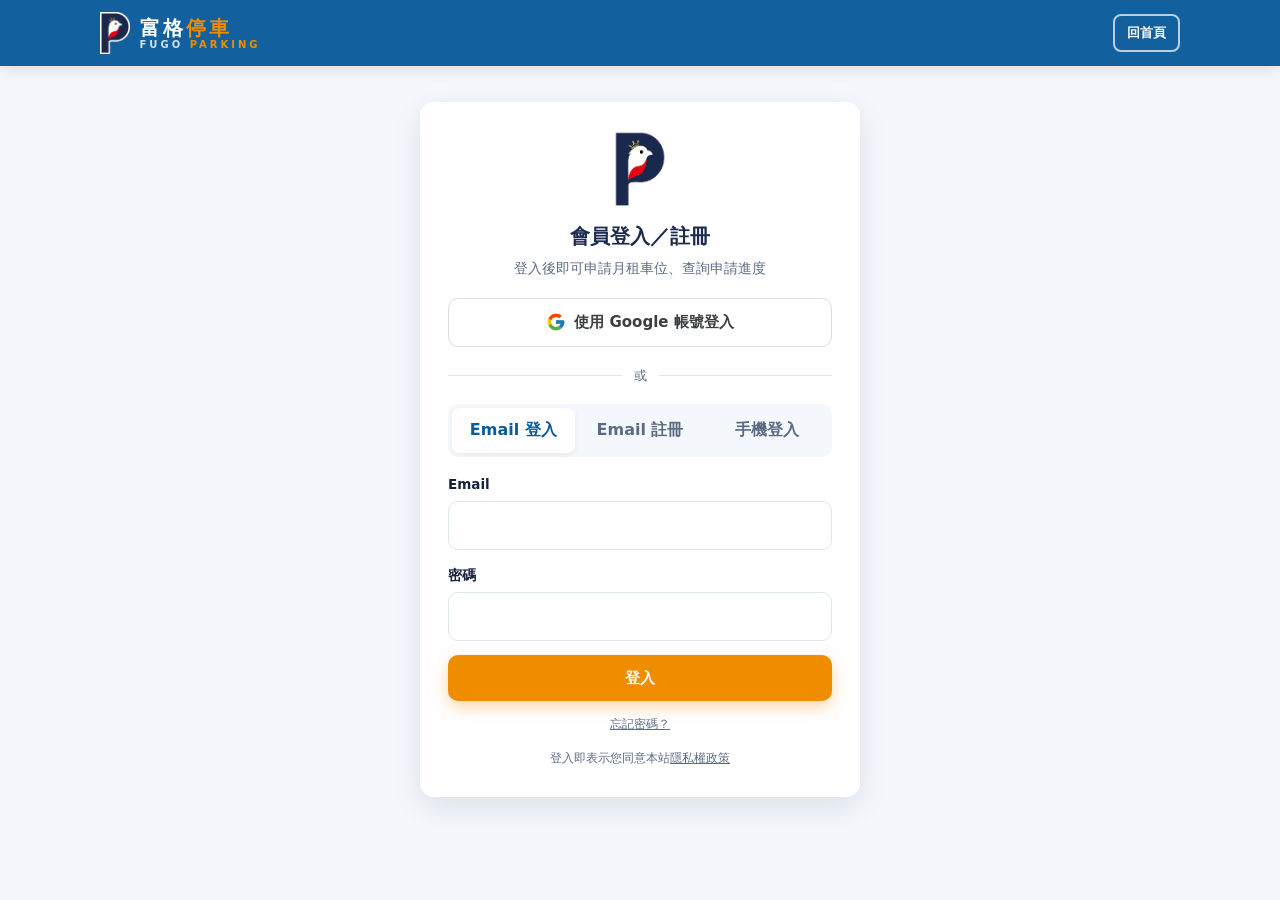
==== admin.html @ 009d4692 "改版為富格停車：招牌風格首頁、會員登入、會員中心與管理後台 - 依招牌設計重做首頁（富格停車 FUGO PARKING、24H、停得安心） - 潭子區公所共享停車場、大墩文化中心停車場，附 Googl" ====
<!DOCTYPE html>
<html lang="zh-Hant-TW">
<head>
<meta charset="UTF-8">
<meta name="viewport" content="width=device-width, initial-scale=1.0">
<meta http-equiv="Content-Security-Policy" content="default-src 'self'; script-src 'self'; style-src 'self' https://fonts.googleapis.com; font-src https://fonts.gstatic.com; img-src 'self' data:; connect-src 'self' https://*.supabase.co wss://*.supabase.co; object-src 'none'; base-uri 'self'; form-action 'self'">
<meta name="referrer" content="no-referrer">
<meta name="robots" content="noindex, nofollow">
<title>管理後台｜富格停車</title>
<meta name="theme-color" content="#1b2a4e">
<link rel="icon" type="image/png" href="assets/favicon.png">
<link rel="preconnect" href="https://fonts.googleapis.com">
<link rel="preconnect" href="https://fonts.gstatic.com" crossorigin>
<link href="https://fonts.googleapis.com/css2?family=Noto+Sans+TC:wght@400;500;700;900&display=swap" rel="stylesheet">
<link rel="stylesheet" href="css/style.css">
</head>
<body>
<header class="topbar">
  <div class="wrap">
    <a class="brand" href="index.html" aria-label="富格停車 首頁">
      <img src="assets/logo.png" alt="">
      <span class="brand-text"><span class="brand-zh">富格<em>停車</em></span><span class="brand-en">管理後台</span></span>
    </a>
    <div class="userbar">
      <span id="who"></span>
      <a class="btn btn-white btn-sm" href="member.html">會員中心</a>
      <button class="btn btn-ghost btn-sm" id="btn-logout" type="button">登出</button>
    </div>
  </div>
</header>

<main class="app-main">
  <div class="wrap">
    <div id="loading" class="loading">確認權限中…</div>
    <div id="msg" class="msg hidden" role="alert"></div>

    <div id="content" class="hidden">
      <div class="page-title"><h1>管理後台</h1></div>

      <div class="cards">
        <div class="stat"><b id="st-active">0</b><span>有效月租</span></div>
        <div class="stat orange"><b id="st-pending">0</b><span>待處理申請</span></div>
        <div class="stat red"><b id="st-expiring">0</b><span>14 天內到期</span></div>
        <div class="stat red"><b id="st-unpaid">0</b><span>未繳／逾期</span></div>
        <div class="stat"><b id="st-income">0</b><span>每月租金合計</span></div>
        <div class="stat"><b id="st-members">0</b><span>會員人數</span></div>
      </div>

      <div class="admin-tabs" role="tablist">
        <button type="button" class="on" data-tab="rentals">月租資料</button>
        <button type="button" data-tab="apps">月租申請</button>
        <button type="button" data-tab="members">會員</button>
        <button type="button" data-tab="lots">停車場</button>
      </div>

      <!-- 月租資料 -->
      <section class="panel" id="tab-rentals">
        <div class="toolbar">
          <input id="rt-search" type="search" placeholder="搜尋姓名、電話、車牌、車位…">
          <select id="rt-lot"><option value="">全部停車場</option></select>
          <select id="rt-filter">
            <option value="active">有效中</option>
            <option value="expiring">14 天內到期</option>
            <option value="unpaid">未繳／逾期</option>
            <option value="ended">已結束</option>
            <option value="">全部</option>
          </select>
          <button class="btn btn-line btn-sm" id="rt-export" type="button">匯出 CSV</button>
          <button class="btn btn-orange btn-sm" id="rt-add" type="button">＋ 新增月租</button>
        </div>
        <div class="table-wrap">
          <table>
            <thead><tr><th>停車場</th><th>車位</th><th>租戶</th><th>電話</th><th>車牌</th><th>月租金</th><th>租期</th><th>繳費</th><th>操作</th></tr></thead>
            <tbody id="rt-body"></tbody>
          </table>
        </div>
      </section>

      <!-- 月租申請 -->
      <section class="panel hidden" id="tab-apps">
        <div class="toolbar">
          <select id="ap-filter">
            <option value="open">待處理＋已聯絡</option>
            <option value="pending">待處理</option>
            <option value="contacted">已聯絡</option>
            <option value="approved">已成立</option>
            <option value="rejected">未成立</option>
            <option value="cancelled">已取消</option>
            <option value="">全部</option>
          </select>
        </div>
        <div class="table-wrap">
          <table>
            <thead><tr><th>申請時間</th><th>停車場</th><th>姓名</th><th>手機</th><th>車種／車牌</th><th>希望起租</th><th>備註</th><th>狀態</th><th>操作</th></tr></thead>
            <tbody id="ap-body"></tbody>
          </table>
        </div>
      </section>

      <!-- 會員 -->
      <section class="panel hidden" id="tab-members">
        <div class="toolbar">
          <input id="mb-search" type="search" placeholder="搜尋姓名、電話、Email…">
          <button class="btn btn-line btn-sm" id="mb-export" type="button">匯出 CSV</button>
        </div>
        <div class="table-wrap">
          <table>
            <thead><tr><th>姓名</th><th>手機</th><th>Email</th><th>資料</th><th>加入時間</th></tr></thead>
            <tbody id="mb-body"></tbody>
          </table>
        </div>
      </section>

      <!-- 停車場 -->
      <section class="panel hidden" id="tab-lots">
        <div class="toolbar"><button class="btn btn-orange btn-sm" id="lt-add" type="button">＋ 新增停車場</button></div>
        <div class="table-wrap">
          <table>
            <thead><tr><th>名稱</th><th>地址</th><th>Google 地圖搜尋字</th><th>狀態</th><th>操作</th></tr></thead>
            <tbody id="lt-body"></tbody>
          </table>
        </div>
      </section>
    </div>
  </div>
</main>

<!-- 月租編輯 -->
<dialog id="dlg-rental">
  <form id="form-rental" method="dialog" novalidate>
    <div class="dlg-head" id="rt-title">新增月租</div>
    <div class="dlg-body">
      <div id="rt-msg" class="msg hidden"></div>
      <div class="grid2">
        <div class="field"><label for="rf-lot">停車場 <span class="req">*</span></label><select id="rf-lot"></select></div>
        <div class="field"><label for="rf-space">車位編號</label><input id="rf-space" maxlength="20"></div>
        <div class="field"><label for="rf-name">租戶姓名 <span class="req">*</span></label><input id="rf-name" maxlength="50"></div>
        <div class="field"><label for="rf-phone">電話 <span class="req">*</span></label><input id="rf-phone" maxlength="20" inputmode="tel"></div>
        <div class="field"><label for="rf-plate">車牌 <span class="req">*</span></label><input id="rf-plate" maxlength="12" autocapitalize="characters"></div>
        <div class="field"><label for="rf-fee">月租金（元）<span class="req">*</span></label><input id="rf-fee" type="number" min="0" max="1000000" step="1"></div>
        <div class="field"><label for="rf-start">起租日 <span class="req">*</span></label><input id="rf-start" type="date"></div>
        <div class="field"><label for="rf-end">到期日 <span class="req">*</span></label><input id="rf-end" type="date"></div>
        <div class="field"><label for="rf-paid">已繳費至</label><input id="rf-paid" type="date"></div>
        <div class="field"><label for="rf-pay">繳費狀態</label><select id="rf-pay"><option value="unpaid">未繳費</option><option value="paid">已繳費</option><option value="overdue">逾期</option></select></div>
        <div class="field"><label for="rf-status">租約狀態</label><select id="rf-status"><option value="active">有效中</option><option value="ended">已結束</option></select></div>
        <div class="field"><label for="rf-member">綁定會員（選填）</label><select id="rf-member"></select><div class="hint">綁定後，會員可在會員中心看到這筆月租</div></div>
      </div>
      <div class="field"><label for="rf-note">備註</label><textarea id="rf-note" maxlength="500"></textarea></div>
    </div>
    <div class="dlg-foot">
      <button class="btn btn-line" type="button" id="rt-cancel">取消</button>
      <button class="btn btn-orange" type="submit" value="save">儲存</button>
    </div>
  </form>
</dialog>

<!-- 申請處理 -->
<dialog id="dlg-app">
  <form id="form-app" method="dialog" novalidate>
    <div class="dlg-head">處理月租申請</div>
    <div class="dlg-body">
      <p class="sub" id="ap-info"></p>
      <div class="field"><label for="af-status">狀態</label>
        <select id="af-status"><option value="pending">待處理</option><option value="contacted">已聯絡</option><option value="approved">已成立</option><option value="rejected">未成立</option></select>
      </div>
      <div class="field"><label for="af-note">回覆給會員（會顯示在會員中心）</label><textarea id="af-note" maxlength="300"></textarea></div>
    </div>
    <div class="dlg-foot">
      <button class="btn btn-line" type="button" id="af-cancel">取消</button>
      <button class="btn btn-orange" type="submit" value="save">儲存</button>
    </div>
  </form>
</dialog>

<!-- 停車場編輯 -->
<dialog id="dlg-lot">
  <form id="form-lot" method="dialog" novalidate>
    <div class="dlg-head" id="lt-title">新增停車場</div>
    <div class="dlg-body">
      <div class="field"><label for="lf-name">名稱 <span class="req">*</span></label><input id="lf-name" maxlength="60"></div>
      <div class="field"><label for="lf-addr">地址</label><input id="lf-addr" maxlength="120"></div>
      <div class="field"><label for="lf-map">Google 地圖搜尋字</label><input id="lf-map" maxlength="120"><div class="hint">例：大墩文化中心 停車場</div></div>
      <div class="field"><label for="lf-sort">排序（數字小的在前）</label><input id="lf-sort" type="number" step="1"></div>
      <div class="field"><label for="lf-active">狀態</label><select id="lf-active"><option value="1">開放申請</option><option value="0">暫停</option></select></div>
    </div>
    <div class="dlg-foot">
      <button class="btn btn-line" type="button" id="lf-cancel">取消</button>
      <button class="btn btn-orange" type="submit" value="save">儲存</button>
    </div>
  </form>
</dialog>

<script src="js/config.js"></script>
<script src="js/vendor/supabase-2.49.10.js"></script>
<script src="js/common.js"></script>
<script src="js/admin.js"></script>
</body>
</html>
---- css/style.css ----
:root{
  --navy:#1b2a4e;
  --blue:#0a5a9c;
  --blue-2:#0a82c8;
  --blue-soft:#4a8cc0;
  --orange:#f08c00;
  --orange-dark:#d67a00;
  --red:#e60012;
  --ink:#16233f;
  --muted:#5b6b85;
  --line:#dfe6ef;
  --bg:#f4f7fb;
  --card:#ffffff;
  --ok:#0f9d58;
  --warn:#d97706;
  --bad:#dc2626;
  --radius:14px;
  --shadow:0 10px 30px rgba(10,40,80,.10);
}
*{box-sizing:border-box;margin:0;padding:0}
html{scroll-behavior:smooth}
body{font-family:'Noto Sans TC',system-ui,-apple-system,'PingFang TC','Microsoft JhengHei',sans-serif;color:var(--ink);background:var(--bg);line-height:1.65;-webkit-font-smoothing:antialiased}
a{color:inherit}
img{max-width:100%;display:block}
button,input,select,textarea{font:inherit}
.hidden{display:none!important}
.wrap{max-width:1120px;margin:0 auto;padding:0 20px}

/* ─── Top bar ─── */
.topbar{position:sticky;top:0;z-index:50;background:rgba(10,90,156,.96);backdrop-filter:blur(8px);box-shadow:0 2px 16px rgba(0,0,0,.12)}
.topbar .wrap{display:flex;align-items:center;justify-content:space-between;height:66px;gap:12px}
.brand{display:flex;align-items:center;gap:10px;text-decoration:none;color:#fff}
.brand img{height:42px;width:auto}
.brand-text{display:flex;flex-direction:column;line-height:1.1}
.brand-zh{font-weight:900;font-size:20px;letter-spacing:3px}
.brand-zh em{font-style:normal;color:var(--orange)}
.brand-en{font-size:10px;letter-spacing:3px;color:rgba(255,255,255,.8);font-weight:700}
.brand-en em{font-style:normal;color:var(--orange)}
.nav{display:flex;align-items:center;gap:22px}
.nav a{color:#fff;text-decoration:none;font-size:15px;font-weight:500;opacity:.92}
.nav a:hover{opacity:1;color:#ffd08a}
.btn{display:inline-flex;align-items:center;justify-content:center;gap:8px;border:none;border-radius:10px;padding:11px 20px;font-weight:700;font-size:15px;cursor:pointer;text-decoration:none;transition:transform .15s,background .2s,box-shadow .2s;white-space:nowrap}
.btn:active{transform:translateY(1px)}
.btn:disabled{opacity:.55;cursor:not-allowed}
.btn-orange{background:var(--orange);color:#fff;box-shadow:0 6px 16px rgba(240,140,0,.35)}
.btn-orange:hover{background:var(--orange-dark)}
.btn-white{background:#fff;color:var(--blue)}
.btn-ghost{background:transparent;color:#fff;border:2px solid rgba(255,255,255,.7)}
.btn-ghost:hover{background:rgba(255,255,255,.1)}
.btn-line{background:#fff;color:var(--ink);border:1.5px solid var(--line)}
.btn-line:hover{border-color:var(--blue-soft)}
.btn-blue{background:var(--blue);color:#fff}
.btn-blue:hover{background:#084a80}
.btn-danger{background:#fff;color:var(--bad);border:1.5px solid #f5b5b5}
.btn-sm{padding:6px 12px;font-size:13px;border-radius:8px}
.menu-btn{display:none;background:none;border:none;color:#fff;font-size:26px;cursor:pointer;padding:4px 8px}

/* ─── Hero (招牌風格) ─── */
.hero{position:relative;overflow:hidden;color:#fff;background:linear-gradient(100deg,var(--blue) 0%,#1d6aa8 45%,var(--blue-soft) 75%,var(--blue-2) 100%)}
.hero .wrap{position:relative;z-index:2;display:grid;grid-template-columns:1.2fr .8fr;gap:40px;align-items:center;padding-top:70px;padding-bottom:150px}
.hero-badge{display:inline-flex;flex-direction:column;align-items:center;border:2px solid var(--orange);border-radius:10px;padding:6px 14px;line-height:1;margin-bottom:22px}
.hero-badge b{font-size:30px;letter-spacing:2px;font-weight:700}
.hero-badge span{font-size:12px;color:var(--orange);letter-spacing:3px;font-weight:700;margin-top:4px}
.hero h1{font-size:clamp(46px,8vw,92px);font-weight:900;letter-spacing:10px;line-height:1.1}
.hero h1 em{font-style:normal;color:var(--orange)}
.hero-en{display:flex;align-items:center;gap:14px;font-size:clamp(20px,3vw,32px);letter-spacing:6px;font-weight:700;margin-top:10px}
.hero-en::before,.hero-en::after{content:"";width:34px;height:3px;background:#fff;display:block}
.hero-en em{font-style:normal;color:var(--orange)}
.hero-slogan{margin-top:22px;font-size:18px;color:rgba(255,255,255,.92)}
.hero-btns{display:flex;flex-wrap:wrap;gap:12px;margin-top:30px}
.hero-logo{justify-self:center;width:min(300px,70%)}
.hero-logo img{width:100%;filter:drop-shadow(0 18px 30px rgba(0,0,0,.25))}
.hero-wave{position:absolute;left:0;right:0;bottom:-1px;height:130px;z-index:1}
.hero-wave svg{width:100%;height:100%;display:block}
.hero-tagline{position:absolute;z-index:2;bottom:26px;left:0;right:0;text-align:center;color:var(--navy);font-family:'LXGW WenKai TC','Noto Sans TC',serif;font-size:clamp(20px,3vw,28px);letter-spacing:6px;font-weight:700}

/* ─── Sections ─── */
section{padding:72px 0}
.sec-head{text-align:center;margin-bottom:38px}
.sec-tag{display:inline-block;color:var(--orange);font-weight:800;letter-spacing:4px;font-size:13px;margin-bottom:6px}
.sec-head h2{font-size:clamp(26px,4vw,36px);font-weight:900;color:var(--navy);letter-spacing:2px}
.sec-head p{color:var(--muted);margin-top:8px}

/* 停車場卡片 */
.lots{display:grid;grid-template-columns:repeat(auto-fit,minmax(300px,1fr));gap:22px}
.lot{background:var(--card);border-radius:var(--radius);box-shadow:var(--shadow);overflow:hidden;display:flex;flex-direction:column}
.lot-top{background:linear-gradient(100deg,var(--blue),var(--blue-2));color:#fff;padding:22px;display:flex;gap:16px;align-items:center}
.lot-top img{width:52px;height:auto;flex-shrink:0}
.lot-top h3{font-size:21px;font-weight:800;letter-spacing:1px}
.lot-top small{display:block;color:rgba(255,255,255,.85);font-size:13px;margin-top:2px}
.lot-body{padding:20px 22px 22px;display:flex;flex-direction:column;gap:14px;flex:1}
.lot-row{display:flex;gap:10px;align-items:flex-start;color:var(--muted);font-size:15px}
.lot-row b{color:var(--ink);font-weight:600}
.lot-tags{display:flex;flex-wrap:wrap;gap:8px}
.tag{display:inline-block;font-size:12px;font-weight:700;padding:3px 10px;border-radius:999px;background:#eaf3fb;color:var(--blue)}
.tag.orange{background:#fff1dc;color:var(--orange-dark)}
.lot-actions{display:flex;gap:10px;flex-wrap:wrap;margin-top:auto}

/* 特色 */
.features{display:grid;grid-template-columns:repeat(auto-fit,minmax(220px,1fr));gap:18px}
.feature{background:#fff;border-radius:var(--radius);padding:26px 22px;box-shadow:var(--shadow);border-top:4px solid var(--orange)}
.feature .ico{width:54px;height:54px;border-radius:12px;background:#fff;border:2px solid var(--line);display:flex;align-items:center;justify-content:center;margin-bottom:14px}
.feature .ico svg{width:30px;height:30px}
.feature h3{font-size:18px;color:var(--navy);margin-bottom:6px}
.feature p{color:var(--muted);font-size:14.5px}

/* CTA */
.cta{background:linear-gradient(100deg,var(--navy),var(--blue));color:#fff;border-radius:20px;padding:44px 36px;display:flex;align-items:center;justify-content:space-between;gap:24px;flex-wrap:wrap;box-shadow:var(--shadow)}
.cta h2{font-size:clamp(22px,3.4vw,30px);font-weight:900;letter-spacing:2px}
.cta h2 em{font-style:normal;color:var(--orange)}
.cta p{color:rgba(255,255,255,.85);margin-top:6px}

/* 流程 */
.steps{display:grid;grid-template-columns:repeat(4,1fr);gap:16px;counter-reset:step}
.step{background:#fff;border-radius:var(--radius);padding:22px 18px;box-shadow:var(--shadow);position:relative}
.step::before{counter-increment:step;content:counter(step);display:flex;width:36px;height:36px;border-radius:50%;background:var(--orange);color:#fff;font-weight:900;align-items:center;justify-content:center;margin-bottom:10px}
.step h3{font-size:16px;color:var(--navy)}
.step p{font-size:14px;color:var(--muted);margin-top:4px}

/* Footer */
.footer{background:var(--navy);color:rgba(255,255,255,.8);padding:50px 0 26px;margin-top:20px}
.footer-grid{display:grid;grid-template-columns:1.2fr 1fr 1fr;gap:30px}
.footer h4{color:#fff;font-size:15px;margin-bottom:12px;letter-spacing:1px}
.footer p,.footer li{font-size:14px;margin-bottom:8px;list-style:none}
.footer a{text-decoration:none}
.footer a:hover{color:var(--orange)}
.footer .brand{margin-bottom:12px}
.footer-bottom{border-top:1px solid rgba(255,255,255,.12);margin-top:30px;padding-top:18px;font-size:12.5px;color:rgba(255,255,255,.55);display:flex;justify-content:space-between;flex-wrap:wrap;gap:8px}

/* ─── App pages (login / member / admin) ─── */
.app-main{min-height:calc(100vh - 66px);padding:36px 0 60px}
.panel{background:#fff;border-radius:var(--radius);box-shadow:var(--shadow);padding:28px}
.panel+.panel{margin-top:22px}
.panel h2{font-size:20px;color:var(--navy);margin-bottom:4px}
.panel .sub{color:var(--muted);font-size:14px;margin-bottom:18px}
.auth-box{max-width:440px;margin:0 auto}
.auth-logo{display:flex;justify-content:center;margin-bottom:12px}
.auth-logo img{height:78px}
.divider{display:flex;align-items:center;gap:12px;color:var(--muted);font-size:13px;margin:18px 0}
.divider::before,.divider::after{content:"";flex:1;height:1px;background:var(--line)}
.tabs{display:flex;background:var(--bg);border-radius:10px;padding:4px;gap:4px;margin-bottom:16px}
.tabs button{flex:1;border:none;background:transparent;padding:9px;border-radius:8px;font-weight:700;color:var(--muted);cursor:pointer}
.tabs button.on{background:#fff;color:var(--blue);box-shadow:0 2px 6px rgba(0,0,0,.06)}
.field{margin-bottom:14px}
.field label{display:block;font-size:13.5px;font-weight:700;margin-bottom:6px;color:var(--ink)}
.field label .req{color:var(--bad)}
.field input,.field select,.field textarea{width:100%;padding:11px 13px;border:1.5px solid var(--line);border-radius:10px;background:#fff;color:var(--ink);font-size:15px}
.field textarea{min-height:80px;resize:vertical}
.field input:focus,.field select:focus,.field textarea:focus{outline:none;border-color:var(--blue-2);box-shadow:0 0 0 3px rgba(10,130,200,.15)}
.field .hint{font-size:12.5px;color:var(--muted);margin-top:4px}
.grid2{display:grid;grid-template-columns:1fr 1fr;gap:0 14px}
.full{width:100%}
.btn-google{width:100%;background:#fff;color:#3c4043;border:1.5px solid #dadce0}
.btn-google:hover{background:#f8f9fa}
.btn-google svg{width:20px;height:20px}
.msg{padding:11px 14px;border-radius:10px;font-size:14px;margin-bottom:14px}
.msg.err{background:#fdecec;color:#a61b1b}
.msg.ok{background:#e7f6ee;color:#0b6b3a}
.msg.info{background:#eaf3fb;color:#0a4f85}
.legal{font-size:12px;color:var(--muted);text-align:center;margin-top:14px}
.userbar{display:flex;align-items:center;gap:10px;color:#fff;font-size:14px}
.userbar span{max-width:160px;overflow:hidden;text-overflow:ellipsis;white-space:nowrap}
.page-title{display:flex;justify-content:space-between;align-items:center;gap:12px;flex-wrap:wrap;margin-bottom:22px}
.page-title h1{font-size:26px;color:var(--navy);font-weight:900}
.cards{display:grid;grid-template-columns:repeat(auto-fit,minmax(160px,1fr));gap:14px;margin-bottom:22px}
.stat{background:#fff;border-radius:12px;padding:16px 18px;box-shadow:var(--shadow)}
.stat b{display:block;font-size:28px;color:var(--blue);line-height:1.1}
.stat span{font-size:13px;color:var(--muted)}
.stat.orange b{color:var(--orange-dark)}
.stat.red b{color:var(--bad)}
.table-wrap{overflow-x:auto;border:1px solid var(--line);border-radius:12px}
table{width:100%;border-collapse:collapse;font-size:14px;min-width:720px}
th{background:#f2f6fb;text-align:left;font-weight:700;color:var(--navy);padding:10px 12px;white-space:nowrap}
td{padding:10px 12px;border-top:1px solid var(--line);vertical-align:top}
tr:hover td{background:#fafcff}
.badge{display:inline-block;font-size:12px;font-weight:700;padding:2px 9px;border-radius:999px;white-space:nowrap}
.b-ok{background:#e7f6ee;color:#0b6b3a}
.b-warn{background:#fff4e0;color:#995200}
.b-bad{background:#fdecec;color:#a61b1b}
.b-mute{background:#eef1f5;color:#56637a}
.b-blue{background:#eaf3fb;color:#0a4f85}
.toolbar{display:flex;gap:10px;flex-wrap:wrap;align-items:center;margin-bottom:14px}
.toolbar input,.toolbar select{padding:9px 12px;border:1.5px solid var(--line);border-radius:10px;background:#fff;font-size:14px}
.toolbar input{flex:1;min-width:180px}
.admin-tabs{display:flex;gap:6px;flex-wrap:wrap;margin-bottom:18px}
.admin-tabs button{border:1.5px solid var(--line);background:#fff;border-radius:999px;padding:8px 16px;font-weight:700;color:var(--muted);cursor:pointer}
.admin-tabs button.on{background:var(--blue);border-color:var(--blue);color:#fff}
.empty{text-align:center;color:var(--muted);padding:34px 10px}
.row-actions{display:flex;gap:6px;flex-wrap:wrap}
dialog{border:none;border-radius:16px;padding:0;max-width:620px;width:calc(100% - 32px);box-shadow:0 30px 80px rgba(0,0,0,.3)}
dialog::backdrop{background:rgba(10,25,50,.55)}
.dlg-head{padding:18px 22px;border-bottom:1px solid var(--line);font-weight:800;color:var(--navy);font-size:18px}
.dlg-body{padding:20px 22px;max-height:70vh;overflow-y:auto}
.dlg-foot{padding:14px 22px;border-top:1px solid var(--line);display:flex;justify-content:flex-end;gap:10px}
.toast{position:fixed;left:50%;bottom:26px;transform:translateX(-50%);background:var(--navy);color:#fff;padding:12px 20px;border-radius:12px;font-size:14px;z-index:999;box-shadow:var(--shadow);max-width:calc(100% - 32px)}
.loading{text-align:center;padding:60px 0;color:var(--muted)}
.list-item{border:1px solid var(--line);border-radius:12px;padding:14px 16px;display:flex;justify-content:space-between;gap:12px;flex-wrap:wrap;align-items:center}
.list-item+.list-item{margin-top:10px}
.list-item h4{font-size:16px;color:var(--navy)}
.list-item p{font-size:13.5px;color:var(--muted)}

/* ─── Responsive ─── */
@media (max-width:860px){
  .hero .wrap{grid-template-columns:1fr;padding-top:40px;padding-bottom:150px;text-align:left}
  .hero-logo{display:none}
  .steps{grid-template-columns:1fr 1fr}
  .footer-grid{grid-template-columns:1fr}
  .nav{position:fixed;top:66px;left:0;right:0;background:var(--blue);flex-direction:column;align-items:stretch;gap:0;padding:8px 20px 18px;display:none;box-shadow:0 12px 20px rgba(0,0,0,.15)}
  .nav.open{display:flex}
  .nav a{padding:12px 0;border-bottom:1px solid rgba(255,255,255,.12)}
  .nav .btn{margin-top:12px}
  .menu-btn{display:block}
}
@media (max-width:560px){
  .wrap{padding:0 16px}
  section{padding:54px 0}
  .hero h1{letter-spacing:5px}
  .hero-en{letter-spacing:3px}
  .hero-en::before,.hero-en::after{width:20px}
  .steps{grid-template-columns:1fr}
  .grid2{grid-template-columns:1fr}
  .panel{padding:20px 16px}
  .cta{padding:30px 22px}
  .brand-zh{font-size:17px}
  .userbar span{display:none}
}
.mt30{margin-top:30px}
.center{text-align:center}
.hint{font-size:12px;color:var(--muted)}
.prose h2{font-size:18px;color:var(--navy);margin:20px 0 6px}.prose p,.prose li{color:var(--ink);font-size:15px;margin-bottom:8px}.prose ul{padding-left:20px}
.sec-title{font-size:26px;color:var(--navy);font-weight:900;margin-bottom:10px}
dialog{margin:auto}
#st-income{font-size:22px}
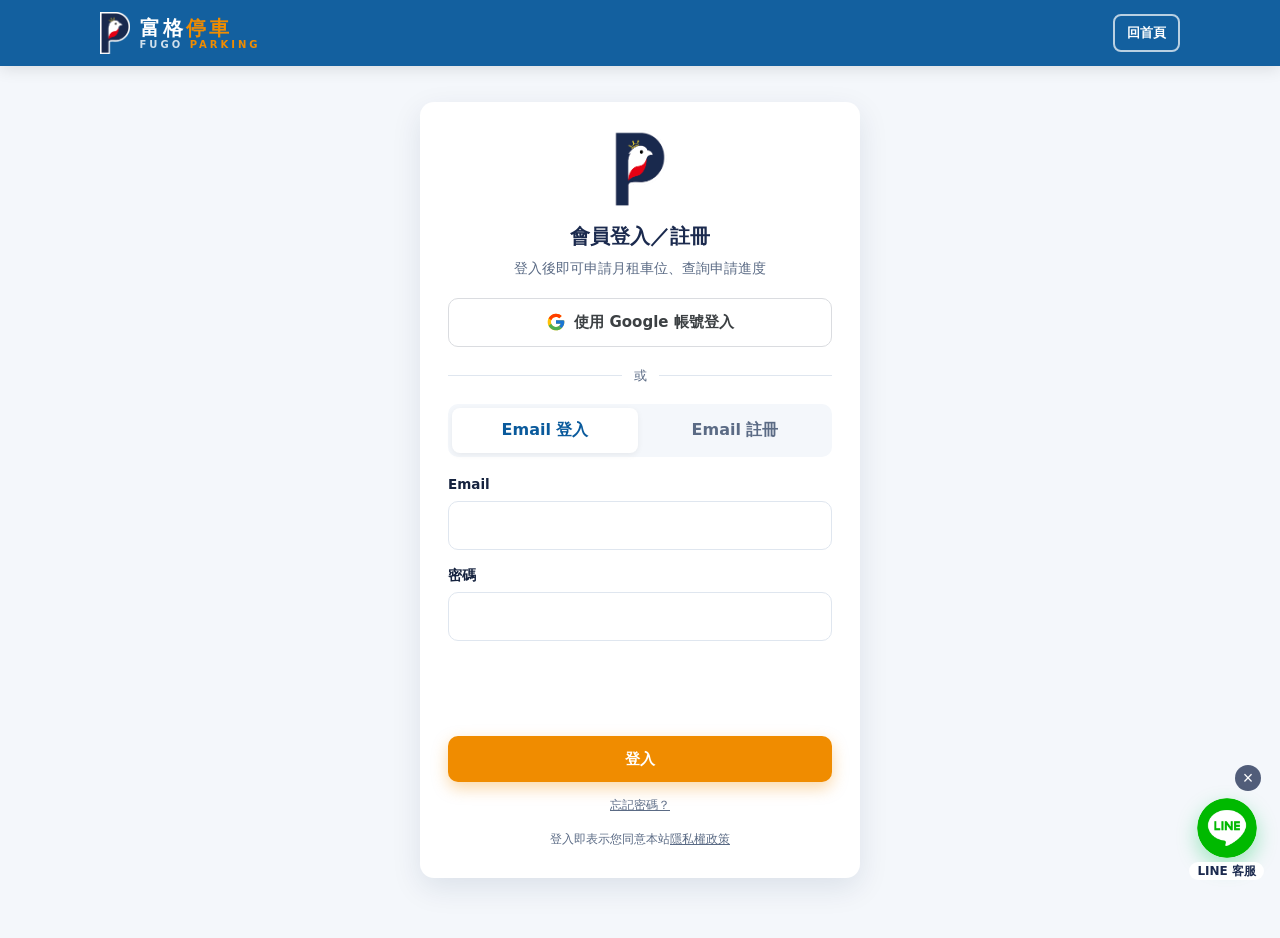
==== commit a4ecbe1a: "地圖改版：臨停／月租、汽車／機車浮在地圖上，放大鏡選地區，卡片內導航與列表；後台可新增停車場座標與服務；頂端列藍色、選單單色 Co-Authored-By: Claude Opus 5.5 <nore" ====
--- a/admin.html
+++ b/admin.html
@@ -14,7 +14,7 @@
 <link href="https://fonts.googleapis.com/css2?family=Noto+Sans+TC:wght@400;500;700;900&display=swap" rel="stylesheet">
 <link rel="stylesheet" href="css/style.css">
 </head>
-<body>
+<body data-no-line>
 <header class="topbar">
   <div class="wrap">
     <a class="brand" href="index.html" aria-label="富格停車 首頁">
@@ -51,6 +51,7 @@
         <button type="button" data-tab="apps">月租申請</button>
         <button type="button" data-tab="members">會員</button>
         <button type="button" data-tab="lots">停車場</button>
+        <button type="button" data-tab="audit">操作紀錄</button>
       </div>
 
       <!-- 月租資料 -->
@@ -116,8 +117,19 @@
         <div class="toolbar"><button class="btn btn-orange btn-sm" id="lt-add" type="button">＋ 新增停車場</button></div>
         <div class="table-wrap">
           <table>
-            <thead><tr><th>名稱</th><th>地址</th><th>Google 地圖搜尋字</th><th>狀態</th><th>操作</th></tr></thead>
+            <thead><tr><th>名稱</th><th>地區</th><th>地址</th><th>服務</th><th>座標</th><th>狀態</th><th>操作</th></tr></thead>
             <tbody id="lt-body"></tbody>
+          </table>
+        </div>
+      </section>
+
+      <!-- 操作紀錄 -->
+      <section class="panel hidden" id="tab-audit">
+        <p class="sub">最近 200 筆新增／修改／刪除紀錄。紀錄只能看，任何人（包含管理員）都不能修改或刪除。</p>
+        <div class="table-wrap">
+          <table>
+            <thead><tr><th>時間</th><th>操作人</th><th>資料</th><th>動作</th><th>內容</th></tr></thead>
+            <tbody id="au-body"></tbody>
           </table>
         </div>
       </section>
@@ -177,11 +189,32 @@
   <form id="form-lot" method="dialog" novalidate>
     <div class="dlg-head" id="lt-title">新增停車場</div>
     <div class="dlg-body">
+      <div id="lf-msg" class="msg hidden" role="alert"></div>
       <div class="field"><label for="lf-name">名稱 <span class="req">*</span></label><input id="lf-name" maxlength="60"></div>
+      <div class="grid2">
+        <div class="field"><label for="lf-city">城市 <span class="req">*</span></label><input id="lf-city" maxlength="10" placeholder="台中市"></div>
+        <div class="field"><label for="lf-district">行政區 <span class="req">*</span></label><input id="lf-district" maxlength="10" placeholder="西區"></div>
+      </div>
       <div class="field"><label for="lf-addr">地址</label><input id="lf-addr" maxlength="120"></div>
-      <div class="field"><label for="lf-map">Google 地圖搜尋字</label><input id="lf-map" maxlength="120"><div class="hint">例：大墩文化中心 停車場</div></div>
-      <div class="field"><label for="lf-sort">排序（數字小的在前）</label><input id="lf-sort" type="number" step="1"></div>
-      <div class="field"><label for="lf-active">狀態</label><select id="lf-active"><option value="1">開放申請</option><option value="0">暫停</option></select></div>
+      <div class="field"><label for="lf-coord">地圖座標 <span class="req">*</span></label><input id="lf-coord" maxlength="60" placeholder="24.1442, 120.6633"><div class="hint">在 Google 地圖對停車場入口按右鍵（手機長按），點最上面那串數字就會複製，貼到這裡。</div></div>
+      <div class="field"><label for="lf-map">導航搜尋字</label><input id="lf-map" maxlength="120"><div class="hint">按「導航」時用這個字開 Google 地圖，例：大墩文化中心 停車場。留空就用座標。</div></div>
+      <div class="grid2">
+        <div class="field"><label for="lf-hours">營業時間</label><input id="lf-hours" maxlength="40" placeholder="24 小時"></div>
+        <div class="field"><label for="lf-rate">停車費率</label><input id="lf-rate" maxlength="120" placeholder="依現場公告"></div>
+      </div>
+      <div class="field"><label>提供服務</label>
+        <div class="checks">
+          <label><input type="checkbox" id="lf-temp"> 臨停</label>
+          <label><input type="checkbox" id="lf-monthly"> 月租</label>
+          <label><input type="checkbox" id="lf-car"> 汽車</label>
+          <label><input type="checkbox" id="lf-moto"> 機車</label>
+        </div>
+      </div>
+      <div class="field"><label for="lf-feat">特色標籤</label><input id="lf-feat" maxlength="120" placeholder="共享停車、身障車位"><div class="hint">用頓號或逗號分開，會顯示在網站上。</div></div>
+      <div class="grid2">
+        <div class="field"><label for="lf-sort">排序（數字小的在前）</label><input id="lf-sort" type="number" step="1"></div>
+        <div class="field"><label for="lf-active">狀態</label><select id="lf-active"><option value="1">顯示在網站、開放申請</option><option value="0">暫停（網站不顯示）</option></select></div>
+      </div>
     </div>
     <div class="dlg-foot">
       <button class="btn btn-line" type="button" id="lf-cancel">取消</button>
--- a/css/style.css
+++ b/css/style.css
@@ -148,6 +148,9 @@
 .field textarea{min-height:80px;resize:vertical}
 .field input:focus,.field select:focus,.field textarea:focus{outline:none;border-color:var(--blue-2);box-shadow:0 0 0 3px rgba(10,130,200,.15)}
 .field .hint{font-size:12.5px;color:var(--muted);margin-top:4px}
+.checks{display:flex;flex-wrap:wrap;gap:8px 18px;padding:4px 0}
+.checks label{display:inline-flex!important;align-items:center;gap:6px;font-weight:500!important;font-size:15px!important;margin:0!important;cursor:pointer}
+.checks input{width:18px!important;height:18px;padding:0!important;accent-color:var(--orange)}
 .grid2{display:grid;grid-template-columns:1fr 1fr;gap:0 14px}
 .full{width:100%}
 .btn-google{width:100%;background:#fff;color:#3c4043;border:1.5px solid #dadce0}
@@ -226,8 +229,27 @@
 }
 .mt30{margin-top:30px}
 .center{text-align:center}
+.captcha{display:flex;justify-content:center;margin:4px 0 16px;min-height:65px}
 .hint{font-size:12px;color:var(--muted)}
 .prose h2{font-size:18px;color:var(--navy);margin:20px 0 6px}.prose p,.prose li{color:var(--ink);font-size:15px;margin-bottom:8px}.prose ul{padding-left:20px}
 .sec-title{font-size:26px;color:var(--navy);font-weight:900;margin-bottom:10px}
 dialog{margin:auto}
 #st-income{font-size:22px}
+
+/* ─── 右下角 LINE 客服（與夢影 AI 同款：可收合成側邊標籤） ─── */
+.line-support{position:fixed;right:0;bottom:calc(20px + env(safe-area-inset-bottom));z-index:60;display:flex;flex-direction:column;align-items:flex-end;gap:2px;max-width:100vw}
+.line-support-check{position:absolute;width:1px;height:1px;opacity:0;margin:0;pointer-events:none}
+.line-support-sr{position:absolute;width:1px;height:1px;overflow:hidden;clip:rect(0 0 0 0);white-space:nowrap}
+.line-support-toggle{display:flex;align-items:center;justify-content:center;min-width:36px;min-height:36px;margin-right:max(14px,env(safe-area-inset-right));cursor:pointer}
+.line-support-open{display:flex;align-items:center;justify-content:center;width:26px;height:26px;border-radius:50%;background:rgba(27,42,78,.75);color:#fff;font:400 18px/1 Arial,Helvetica,sans-serif}
+.line-support-tag{display:none;padding:14px 8px;min-width:40px;justify-content:center;align-items:center;writing-mode:vertical-rl;text-orientation:upright;letter-spacing:.2em;font-size:13px;font-weight:700;line-height:1.2;white-space:nowrap;color:#fff;background:var(--navy);border-left:3px solid #06c755;border-radius:12px 0 0 12px;box-shadow:var(--shadow)}
+.line-support-link{display:flex;flex-direction:column;align-items:center;gap:4px;margin-right:max(16px,env(safe-area-inset-right));text-decoration:none;border-radius:12px}
+.line-support-bubble{width:60px;height:60px;flex:none;border-radius:50%;display:block;background:url("../assets/line-icon.png") center/100% 100% no-repeat;box-shadow:0 8px 20px rgba(6,199,85,.35);transition:transform .18s}
+.line-support-link:hover .line-support-bubble{transform:scale(1.06)}
+.line-support-label{font-size:12px;font-weight:700;line-height:18px;color:var(--navy);background:rgba(255,255,255,.92);padding:0 8px;border-radius:999px;white-space:nowrap}
+.line-support-link:focus-visible{outline:2px solid var(--blue-2);outline-offset:3px}
+.line-support-check:focus-visible + .line-support-toggle{outline:2px solid var(--blue-2);outline-offset:-3px;border-radius:8px}
+.line-support-check:checked + .line-support-toggle{margin-right:0}
+.line-support-check:checked + .line-support-toggle .line-support-open{display:none}
+.line-support-check:checked + .line-support-toggle .line-support-tag{display:flex}
+.line-support-check:checked ~ .line-support-link{display:none}
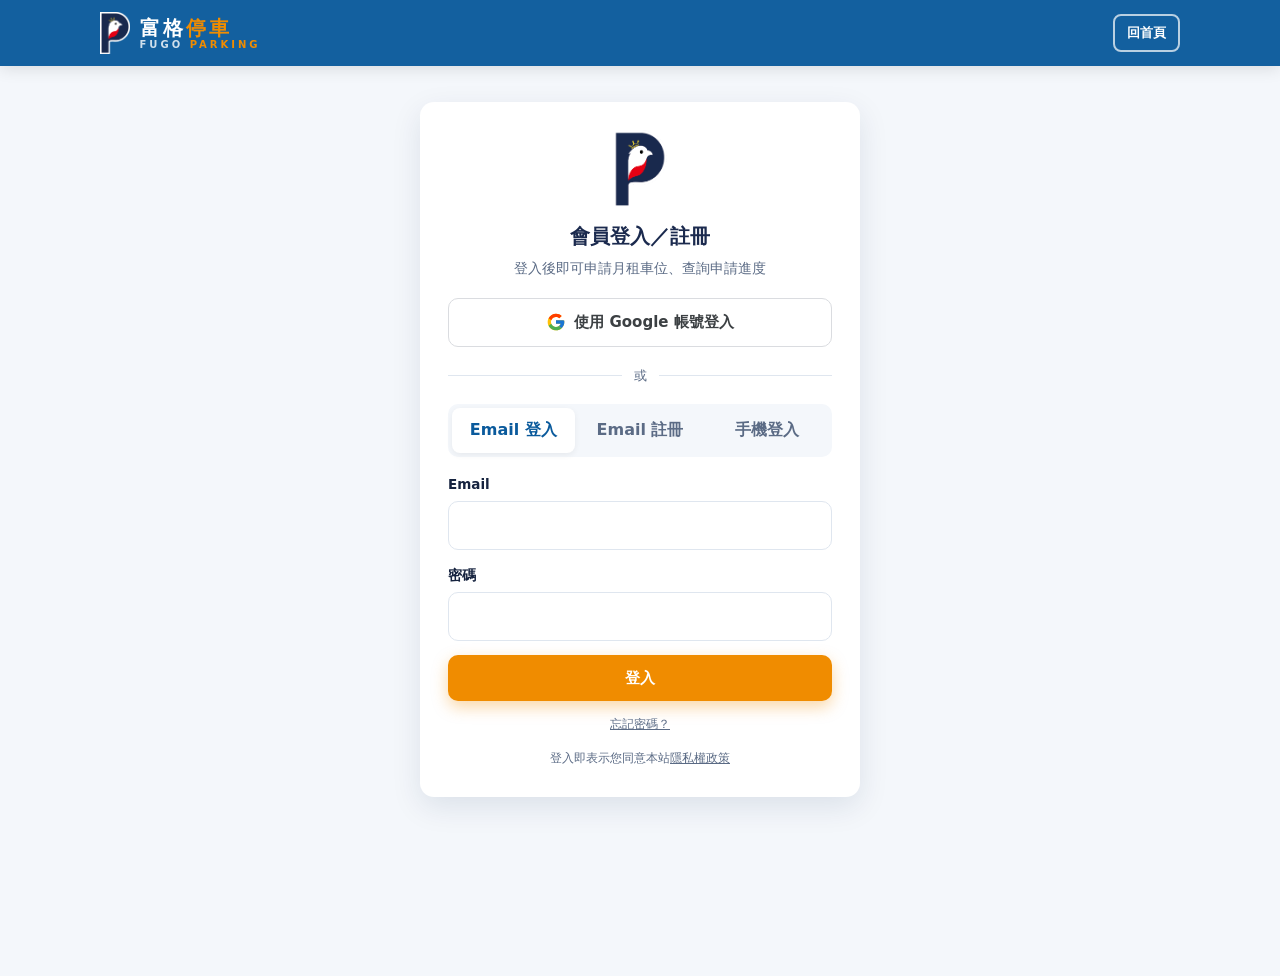
==== commit e63d0a13: "後台新增停車場改填地址，自動找出地圖位置 Co-Authored-By: Claude Opus 5.5 <noreply@anthropic.com> Claude-Session: https:/" ====
--- a/admin.html
+++ b/admin.html
@@ -3,7 +3,7 @@
 <head>
 <meta charset="UTF-8">
 <meta name="viewport" content="width=device-width, initial-scale=1.0">
-<meta http-equiv="Content-Security-Policy" content="default-src 'self'; script-src 'self'; style-src 'self' https://fonts.googleapis.com; font-src https://fonts.gstatic.com; img-src 'self' data:; connect-src 'self' https://*.supabase.co wss://*.supabase.co; object-src 'none'; base-uri 'self'; form-action 'self'">
+<meta http-equiv="Content-Security-Policy" content="default-src 'self'; script-src 'self' https://maps.googleapis.com https://*.gstatic.com; style-src 'self' https://fonts.googleapis.com; font-src https://fonts.gstatic.com; img-src 'self' data: https://*.googleapis.com https://*.gstatic.com; connect-src 'self' https://*.supabase.co wss://*.supabase.co https://*.googleapis.com https://nominatim.openstreetmap.org; object-src 'none'; base-uri 'self'; form-action 'self'">
 <meta name="referrer" content="no-referrer">
 <meta name="robots" content="noindex, nofollow">
 <title>管理後台｜富格停車</title>
@@ -117,7 +117,7 @@
         <div class="toolbar"><button class="btn btn-orange btn-sm" id="lt-add" type="button">＋ 新增停車場</button></div>
         <div class="table-wrap">
           <table>
-            <thead><tr><th>名稱</th><th>地區</th><th>地址</th><th>服務</th><th>座標</th><th>狀態</th><th>操作</th></tr></thead>
+            <thead><tr><th>名稱</th><th>地區</th><th>地址</th><th>服務</th><th>地圖位置</th><th>狀態</th><th>操作</th></tr></thead>
             <tbody id="lt-body"></tbody>
           </table>
         </div>
@@ -191,13 +191,12 @@
     <div class="dlg-body">
       <div id="lf-msg" class="msg hidden" role="alert"></div>
       <div class="field"><label for="lf-name">名稱 <span class="req">*</span></label><input id="lf-name" maxlength="60"></div>
+      <div class="field"><label for="lf-addr">地址 <span class="req">*</span></label><input id="lf-addr" maxlength="120" placeholder="台中市西區英才路600號"><div class="hint">填完整地址（縣市＋區＋路名＋門牌），儲存時會自動找出地圖位置，城市和行政區也會自動帶入。</div><div id="lf-where" class="hint where hidden"></div></div>
       <div class="grid2">
         <div class="field"><label for="lf-city">城市 <span class="req">*</span></label><input id="lf-city" maxlength="10" placeholder="台中市"></div>
         <div class="field"><label for="lf-district">行政區 <span class="req">*</span></label><input id="lf-district" maxlength="10" placeholder="西區"></div>
       </div>
-      <div class="field"><label for="lf-addr">地址</label><input id="lf-addr" maxlength="120"></div>
-      <div class="field"><label for="lf-coord">地圖座標 <span class="req">*</span></label><input id="lf-coord" maxlength="60" placeholder="24.1442, 120.6633"><div class="hint">在 Google 地圖對停車場入口按右鍵（手機長按），點最上面那串數字就會複製，貼到這裡。</div></div>
-      <div class="field"><label for="lf-map">導航搜尋字</label><input id="lf-map" maxlength="120"><div class="hint">按「導航」時用這個字開 Google 地圖，例：大墩文化中心 停車場。留空就用座標。</div></div>
+      <div class="field"><label for="lf-map">導航搜尋字</label><input id="lf-map" maxlength="120"><div class="hint">按「導航」時用這個字開 Google 地圖，例：大墩文化中心 停車場。留空就用地址的位置。</div></div>
       <div class="grid2">
         <div class="field"><label for="lf-hours">營業時間</label><input id="lf-hours" maxlength="40" placeholder="24 小時"></div>
         <div class="field"><label for="lf-rate">停車費率</label><input id="lf-rate" maxlength="120" placeholder="依現場公告"></div>
@@ -226,6 +225,7 @@
 <script src="js/config.js"></script>
 <script src="js/vendor/supabase-2.49.10.js"></script>
 <script src="js/common.js"></script>
+<script src="js/map.js"></script>
 <script src="js/admin.js"></script>
 </body>
 </html>
--- a/css/style.css
+++ b/css/style.css
@@ -253,3 +253,4 @@
 .line-support-check:checked + .line-support-toggle .line-support-open{display:none}
 .line-support-check:checked + .line-support-toggle .line-support-tag{display:flex}
 .line-support-check:checked ~ .line-support-link{display:none}
+.where .relocate{margin-left:10px;vertical-align:middle}
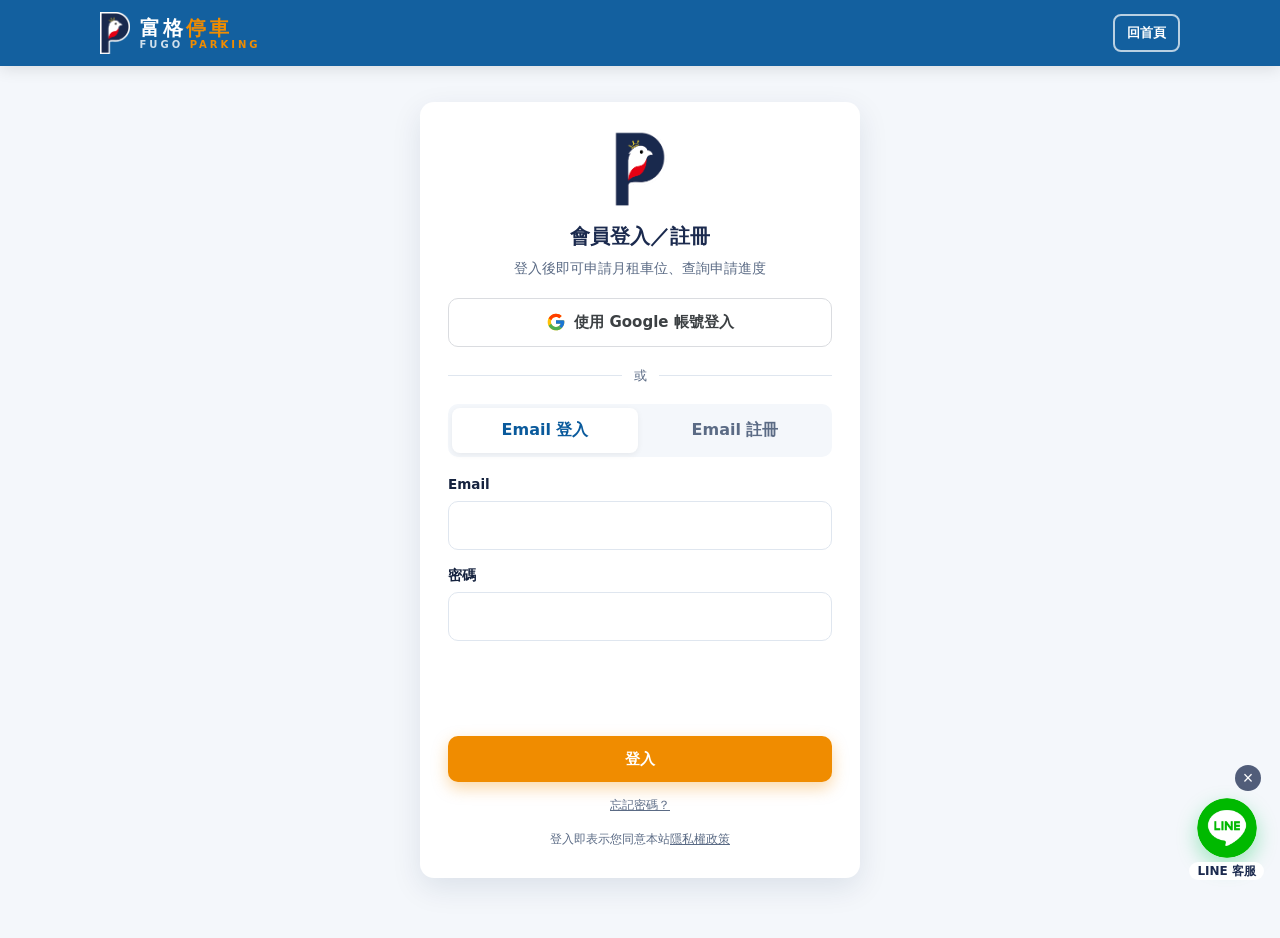
==== commit 94d8c848: "後台可新增最新消息、月租選單加抽籤公告、手機選單縮小 Co-Authored-By: Claude Opus 5.5 <noreply@anthropic.com> Claude-Session: h" ====
--- a/admin.html
+++ b/admin.html
@@ -51,6 +51,7 @@
         <button type="button" data-tab="apps">月租申請</button>
         <button type="button" data-tab="members">會員</button>
         <button type="button" data-tab="lots">停車場</button>
+        <button type="button" data-tab="news">最新消息</button>
         <button type="button" data-tab="audit">操作紀錄</button>
       </div>
 
@@ -123,6 +124,17 @@
         </div>
       </section>
 
+      <!-- 最新消息 -->
+      <section class="panel hidden" id="tab-news">
+        <div class="toolbar"><button class="btn btn-orange btn-sm" id="nw-add" type="button">＋ 新增消息</button></div>
+        <div class="table-wrap">
+          <table>
+            <thead><tr><th>日期</th><th>分類</th><th>標題</th><th>狀態</th><th>操作</th></tr></thead>
+            <tbody id="nw-body"></tbody>
+          </table>
+        </div>
+      </section>
+
       <!-- 操作紀錄 -->
       <section class="panel hidden" id="tab-audit">
         <p class="sub">最近 200 筆新增／修改／刪除紀錄。紀錄只能看，任何人（包含管理員）都不能修改或刪除。</p>
@@ -184,6 +196,30 @@
   </form>
 </dialog>
 
+<!-- 最新消息編輯 -->
+<dialog id="dlg-news">
+  <form id="form-news" method="dialog" novalidate>
+    <div class="dlg-head" id="nw-title">新增消息</div>
+    <div class="dlg-body">
+      <div id="nf-msg" class="msg hidden" role="alert"></div>
+      <div class="grid2">
+        <div class="field"><label for="nf-cat">分類 <span class="req">*</span></label>
+          <select id="nf-cat"><option value="notice">官方公告</option><option value="guide">服務指南</option><option value="lottery">抽籤公告</option></select></div>
+        <div class="field"><label for="nf-date">發布日期 <span class="req">*</span></label><input id="nf-date" type="date"></div>
+      </div>
+      <div class="field"><label for="nf-head">標題 <span class="req">*</span></label><input id="nf-head" maxlength="80"></div>
+      <div class="field"><label for="nf-body">內容 <span class="req">*</span></label><textarea id="nf-body" rows="9" maxlength="5000"></textarea><div class="hint">每按一次 Enter 換一段。月租抽籤結果請選「抽籤公告」，會出現在選單的「月租抽籤公告」。</div></div>
+      <div class="field"><label for="nf-pub">狀態</label>
+        <select id="nf-pub"><option value="1">發布（網站看得到）</option><option value="0">下架（先存草稿）</option></select></div>
+    </div>
+    <div class="dlg-foot">
+      <button class="btn btn-danger hidden" type="button" id="nf-del">刪除</button>
+      <button class="btn btn-line" type="button" id="nf-cancel">取消</button>
+      <button class="btn btn-orange" type="submit" value="save">儲存</button>
+    </div>
+  </form>
+</dialog>
+
 <!-- 停車場編輯 -->
 <dialog id="dlg-lot">
   <form id="form-lot" method="dialog" novalidate>
--- a/css/style.css
+++ b/css/style.css
@@ -254,3 +254,4 @@
 .line-support-check:checked + .line-support-toggle .line-support-tag{display:flex}
 .line-support-check:checked ~ .line-support-link{display:none}
 .where .relocate{margin-left:10px;vertical-align:middle}
+.dlg-foot #nf-del{margin-right:auto}
